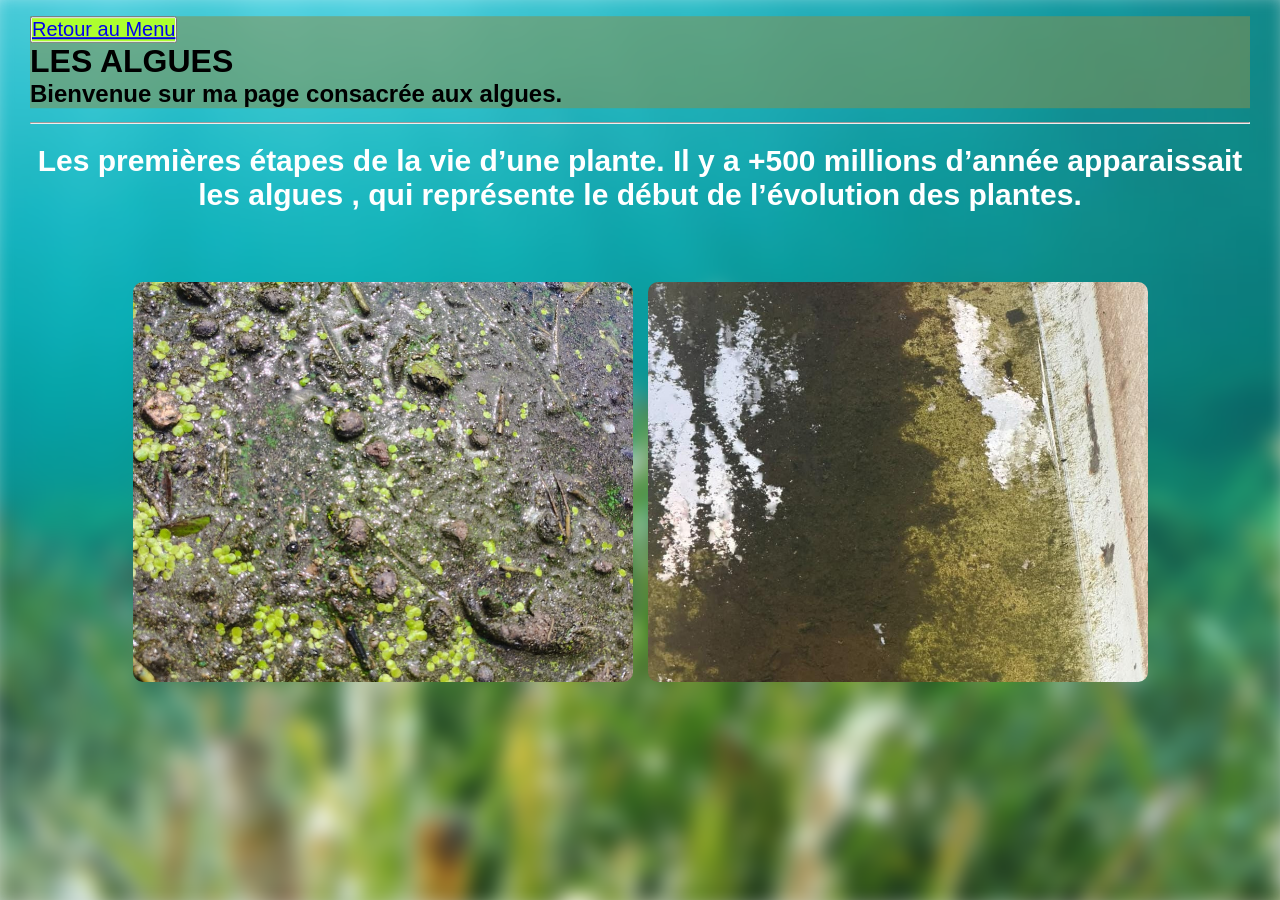
==== Accueil/Algues.html @ 40fbe78a "premier commit" ====
<!DOCTYPE html>
<html lang="fr">

<head class="enteteALGUE">
    <meta charset="UTF-8">
    <meta name="viewport" content="width=device-width, initial-scale=1.0">
    <title>Les Algues</title>
    <link rel="stylesheet" href="Algues.css">
</head>

<body>
    <div class="fond">
        <header>
            <figure>
                <button>
                    <a href="Menu.html">
                        <figcaption>Retour au Menu</figcaption>
                    </a>
                </button>
            </figure>
            <h1>LES ALGUES</h1>

            <h2>
                <p>Bienvenue sur ma page consacrée aux algues.</p>
            </h2>
        </header>
        <hr>
        <main>

            <center>
                <h3>
                    <p class="p2">Les premières étapes de la vie d’une plante.
                        Il y a +500 millions d’année apparaissait les algues , qui représente le début de l’évolution
                        des plantes.</p>
                </h3>

            </center>

            <div class="imagesAlgues">
                <figure>
                    <img src="../Algues/WhatsApp Image 2026-11-21 at 21.31.13 (1).jpeg" alt="" >
                    <img src="../Algues/WhatsApp Image 2026-11-21 at 21.39.57.jpeg" alt="" >
                </figure>
            </div>


        </main>

    </div>
</body>

</html>
---- Accueil/Algues.css ----
* {
    margin: 0;
    padding: 0;
    box-sizing: border-box;
}

body {
    font-family: Arial, sans-serif;
    min-height: 100vh;
    color: #fff;
}

.fond {
    position: relative;
    isolation: isolate;
    min-height: 100vh;
    padding: 30px;
}

.fond::before {
    content: "";
    position: fixed;
    inset: -10px;
    z-index: -1;

    background-image: url("../Algues/images.jpg");
    background-position: center;
    background-repeat: no-repeat;
    background-size: cover;

    filter: blur(10px);
}

h1,
p,
.entete1 {
    color: black;
}



header {
    transform: translateY(-15%);
    background-color: rgba(133, 145, 80, 0.55)
}

button {
    display: flex;
    flex-direction: row;
}

button a {
    background-color: greenyellow;
    height: auto;
    width: auto;
    font-size: 20px;
    font-family: 'Lucida Sans', 'Lucida Sans Regular', 'Lucida Grande', 'Lucida Sans Unicode', Geneva, Verdana, sans-serif;
    border-radius: auto;


}

h3 {
    font-size: 30px;
    transform: translateY(20px);


}

.p2 {
    color: #fff;

}

.imagesAlgues {
    display: grid;
    justify-content: center;
    align-items: center;
    width: 100%;
}

.imagesAlgues figure {
    display: flex;
    justify-content: center;
    align-items: center;
    gap: 15px;
    flex-wrap: wrap;
    margin: 0;
    transform: translateY(90px);

}

.imagesAlgues img {
    width: 500px;
    border-radius: 8px;
    height: 400px;
    object-fit: cover;
    border-radius: 10px;

}
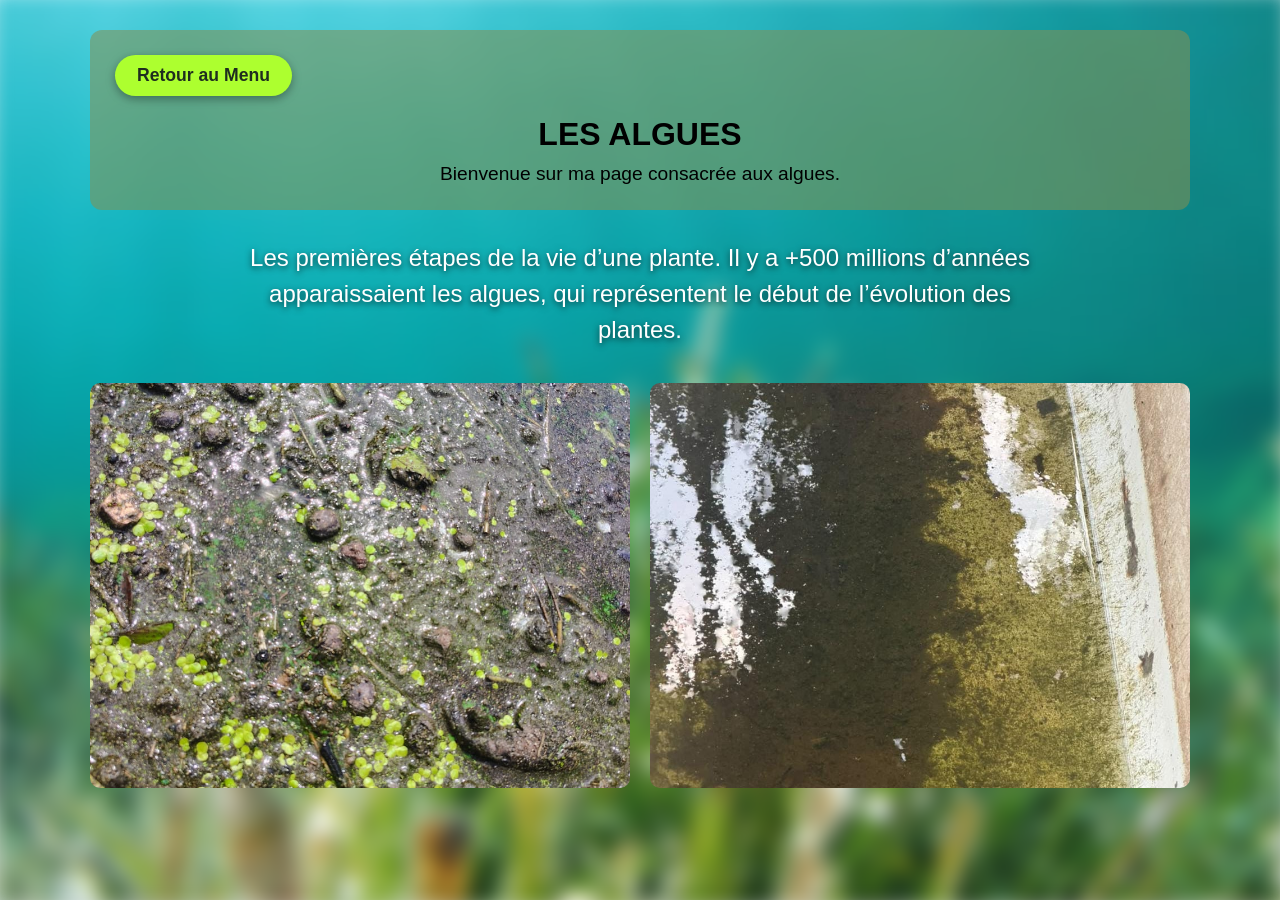
==== commit 242ae622: "CHANGEMENT D'IMAGE T MODIFICATION DE PAGE" ====
--- a/Accueil/Algues.html
+++ b/Accueil/Algues.html
@@ -1,7 +1,7 @@
 <!DOCTYPE html>
 <html lang="fr">
 
-<head class="enteteALGUE">
+<head>
     <meta charset="UTF-8">
     <meta name="viewport" content="width=device-width, initial-scale=1.0">
     <title>Les Algues</title>
@@ -11,41 +11,29 @@
 <body>
     <div class="fond">
         <header>
-            <figure>
-                <button>
-                    <a href="Menu.html">
-                        <figcaption>Retour au Menu</figcaption>
-                    </a>
-                </button>
-            </figure>
+            <a class="retourMenu" href="Menu.html"> Retour au Menu</a>
+
             <h1>LES ALGUES</h1>
+            <p class="sousTitre">Bienvenue sur ma page consacrée aux algues.</p>
+        </header>
 
-            <h2>
-                <p>Bienvenue sur ma page consacrée aux algues.</p>
-            </h2>
-        </header>
-        <hr>
         <main>
+            <p class="intro">
+                Les premières étapes de la vie d’une plante.
+                Il y a +500 millions d’années apparaissaient les algues, qui représentent
+                le début de l’évolution des plantes.
+            </p>
 
-            <center>
-                <h3>
-                    <p class="p2">Les premières étapes de la vie d’une plante.
-                        Il y a +500 millions d’année apparaissait les algues , qui représente le début de l’évolution
-                        des plantes.</p>
-                </h3>
+            <section class="imagesAlgues">
+                <figure>
+                    <img src="../Algues/WhatsApp Image 2026-11-21 at 21.31.13 (1).jpeg" alt="Algues 1">
+                </figure>
 
-            </center>
-
-            <div class="imagesAlgues">
                 <figure>
-                    <img src="../Algues/WhatsApp Image 2026-11-21 at 21.31.13 (1).jpeg" alt="" >
-                    <img src="../Algues/WhatsApp Image 2026-11-21 at 21.39.57.jpeg" alt="" >
+                    <img src="../Algues/WhatsApp Image 2026-11-21 at 21.39.57.jpeg" alt="Algues 2">
                 </figure>
-            </div>
-
-
+            </section>
         </main>
-
     </div>
 </body>
 
--- a/Accueil/Algues.css
+++ b/Accueil/Algues.css
@@ -10,6 +10,7 @@
     color: #fff;
 }
 
+/* ====== FOND FLOU ====== */
 .fond {
     position: relative;
     isolation: isolate;
@@ -22,79 +23,102 @@
     position: fixed;
     inset: -10px;
     z-index: -1;
-
     background-image: url("../Algues/images.jpg");
     background-position: center;
     background-repeat: no-repeat;
     background-size: cover;
-
     filter: blur(10px);
 }
 
-h1,
-p,
-.entete1 {
+/* ====== EN-TÊTE ====== */
+header {
+    max-width: 1100px;
+    margin: 0 auto 30px;
+    padding: 25px;
+    text-align: center;
+    background-color: rgba(133, 145, 80, 0.55);
+    border-radius: 12px;
+}
+
+header h1 {
+    margin-top: 20px;
     color: black;
 }
 
-
-
-header {
-    transform: translateY(-15%);
-    background-color: rgba(133, 145, 80, 0.55)
+.sousTitre {
+    margin-top: 10px;
+    font-size: 1.2rem;
+    color: black;
 }
 
-button {
-    display: flex;
-    flex-direction: row;
+/* ====== BOUTON RETOUR ====== */
+.retourMenu {
+    display: block;
+    width: fit-content;
+    margin-right: auto;
+    padding: 10px 22px;
+    background-color: greenyellow;
+    color: #1f2d1f;
+    font-family: 'Lucida Sans', 'Lucida Sans Regular', 'Lucida Grande', 'Lucida Sans Unicode', Geneva, Verdana, sans-serif;
+    font-size: 1.1rem;
+    font-weight: bold;
+    text-decoration: none;
+    border-radius: 999px;
+    box-shadow: 0 3px 10px rgba(0, 0, 0, 0.35);
+    transition: transform 0.2s, background-color 0.2s;
 }
 
-button a {
-    background-color: greenyellow;
-    height: auto;
-    width: auto;
-    font-size: 20px;
-    font-family: 'Lucida Sans', 'Lucida Sans Regular', 'Lucida Grande', 'Lucida Sans Unicode', Geneva, Verdana, sans-serif;
-    border-radius: auto;
-
-
+.retourMenu:hover,
+.retourMenu:focus-visible {
+    background-color: #c8ff4d;
+    transform: translateX(-4px);
 }
 
-h3 {
-    font-size: 30px;
-    transform: translateY(20px);
-
-
+/* ====== TEXTE D'INTRODUCTION ====== */
+.intro {
+    max-width: 800px;
+    margin: 0 auto 35px;
+    font-size: 1.5rem;
+    line-height: 1.5;
+    text-align: center;
+    color: #fff;
+    text-shadow: 0 2px 6px rgba(0, 0, 0, 0.7);
 }
 
-.p2 {
-    color: #fff;
-
-}
-
+/* ====== LA GRILLE ====== */
 .imagesAlgues {
     display: grid;
-    justify-content: center;
-    align-items: center;
-    width: 100%;
+    grid-template-columns: repeat(2, 1fr);
+    gap: 20px;
+    max-width: 1100px;
+    margin: 0 auto;
 }
 
 .imagesAlgues figure {
-    display: flex;
-    justify-content: center;
-    align-items: center;
-    gap: 15px;
-    flex-wrap: wrap;
-    margin: 0;
-    transform: translateY(90px);
-
+    overflow: hidden;
+    border-radius: 10px;
 }
 
 .imagesAlgues img {
-    width: 500px;
-    border-radius: 8px;
-    height: 400px;
+    display: block;
+    width: 100%;
+    aspect-ratio: 4 / 3;
     object-fit: cover;
-    border-radius: 10px;
+    object-position: center;
+    transition: transform 0.3s;
+}
 
+.imagesAlgues figure:hover img {
+    transform: scale(1.05);
+}
+
+
+@media (max-width: 600px) {
+    .imagesAlgues {
+        grid-template-columns: 1fr;
+    }
+
+    .intro {
+        font-size: 1.2rem;
+    }
 }
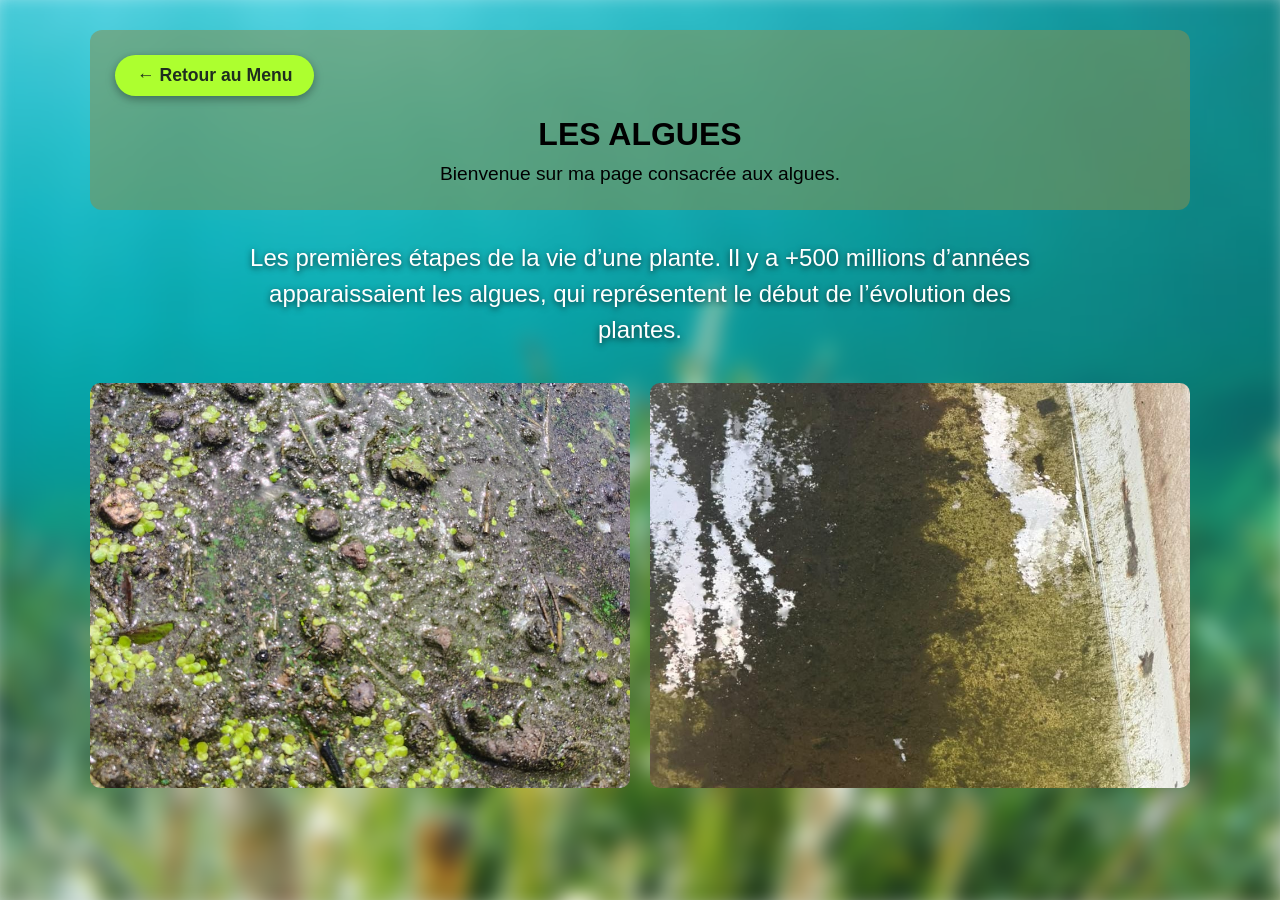
==== commit ed1679fd: "Projet Semi-Fini" ====
--- a/Accueil/Algues.html
+++ b/Accueil/Algues.html
@@ -11,7 +11,7 @@
 <body>
     <div class="fond">
         <header>
-            <a class="retourMenu" href="Menu.html"> Retour au Menu</a>
+            <a class="retourMenu" href="Menu.html"> &larr; Retour au Menu</a>
 
             <h1>LES ALGUES</h1>
             <p class="sousTitre">Bienvenue sur ma page consacrée aux algues.</p>
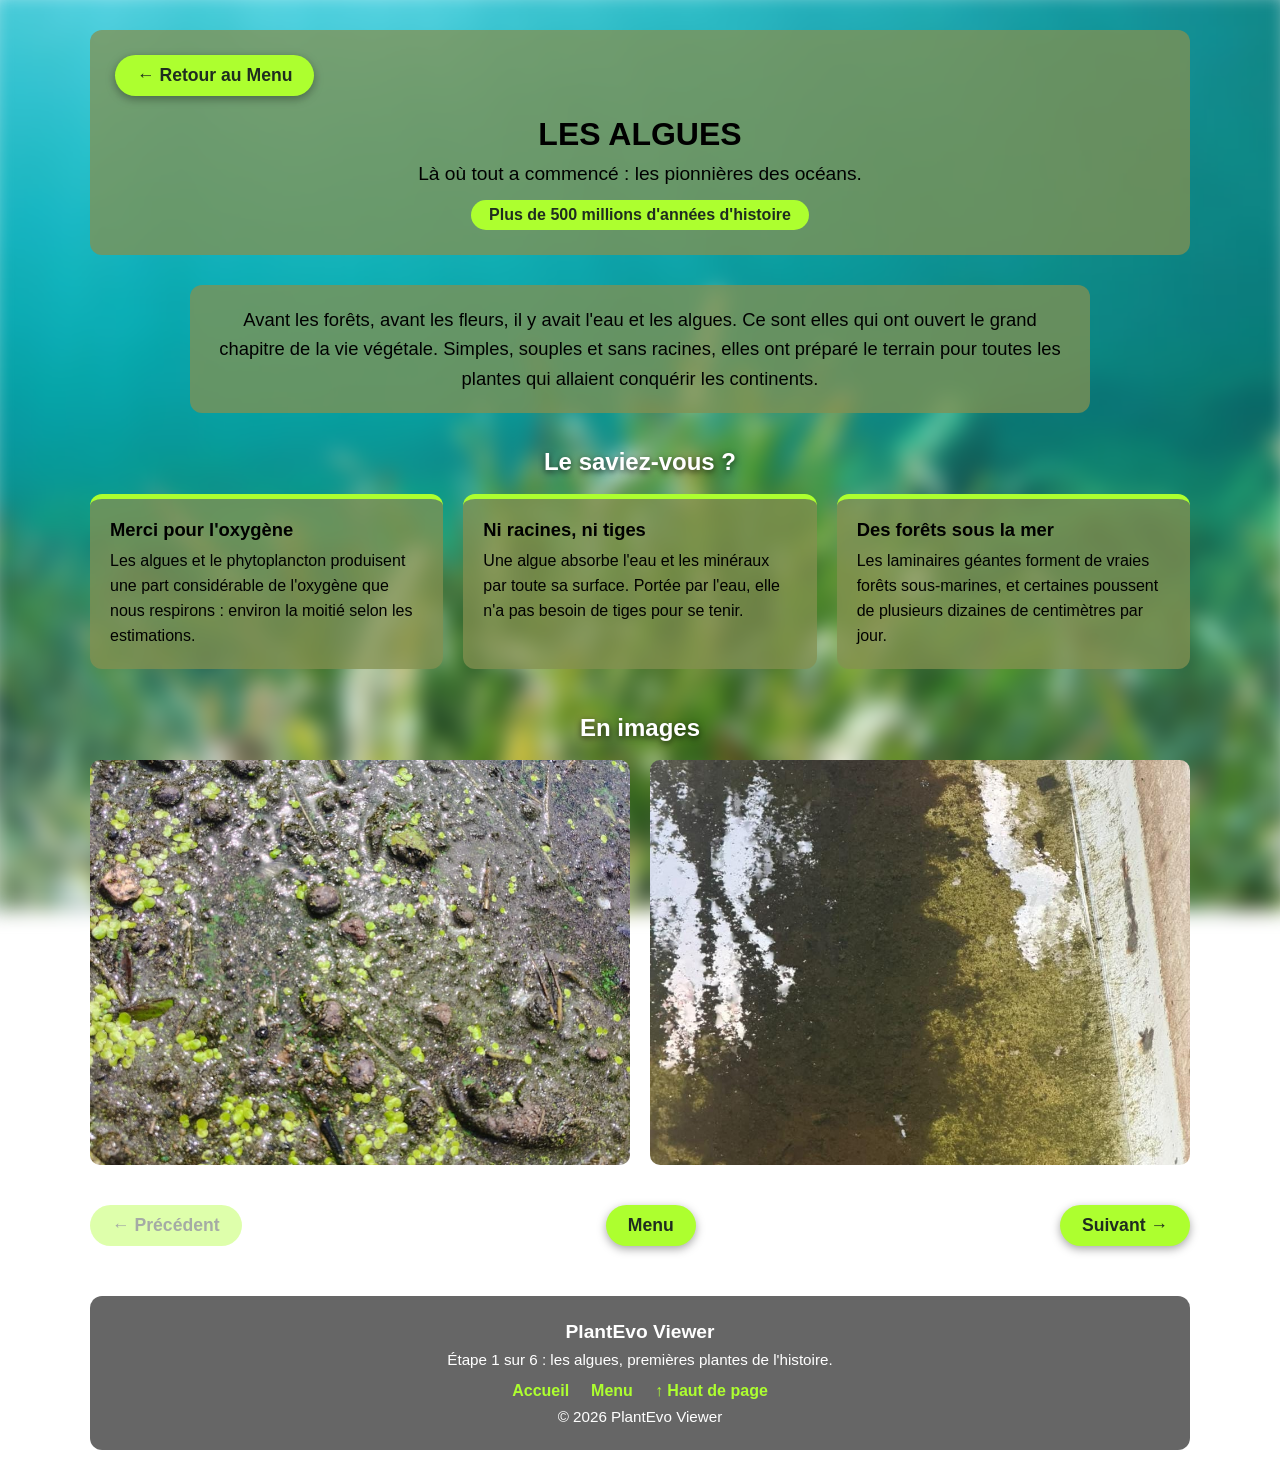
==== commit 2eddc8a0: "suppression de plusieur fichier css et constructionn d'un unique fichier,et modification des différe" ====
--- a/Accueil/Algues.html
+++ b/Accueil/Algues.html
@@ -5,26 +5,48 @@
     <meta charset="UTF-8">
     <meta name="viewport" content="width=device-width, initial-scale=1.0">
     <title>Les Algues</title>
-    <link rel="stylesheet" href="Algues.css">
+    <link rel="stylesheet" href="style.css">
 </head>
 
-<body>
-    <div class="fond">
+<body class="page-plante page-algues">
+    <div class="fond" id="haut">
         <header>
-            <a class="retourMenu" href="Menu.html"> &larr; Retour au Menu</a>
+            <a class="btn retour" href="Menu.html">&larr; Retour au Menu</a>
 
             <h1>LES ALGUES</h1>
-            <p class="sousTitre">Bienvenue sur ma page consacrée aux algues.</p>
+            <p class="sousTitre">Là où tout a commencé : les pionnières des océans.</p>
+            <span class="chiffre">Plus de 500 millions d'années d'histoire</span>
         </header>
 
         <main>
             <p class="intro">
-                Les premières étapes de la vie d’une plante.
-                Il y a +500 millions d’années apparaissaient les algues, qui représentent
-                le début de l’évolution des plantes.
+                Avant les forêts, avant les fleurs, il y avait l'eau et les algues. Ce sont elles qui
+                ont ouvert le grand chapitre de la vie végétale. Simples, souples et sans racines,
+                elles ont préparé le terrain pour toutes les plantes qui allaient conquérir les continents.
             </p>
+            <h2 class="titreSection">Le saviez-vous ?</h2>
+            <section class="faits">
+                <article class="fiche">
+                    <h3>Merci pour l'oxygène</h3>
+                    <p>Les algues et le phytoplancton produisent une part considérable de l'oxygène que nous
+                        respirons : environ la moitié selon les estimations.</p>
+                </article>
 
-            <section class="imagesAlgues">
+                <article class="fiche">
+                    <h3>Ni racines, ni tiges</h3>
+                    <p>Une algue absorbe l'eau et les minéraux par toute sa surface. Portée par l'eau,
+                        elle n'a pas besoin de tiges pour se tenir.</p>
+                </article>
+
+                <article class="fiche">
+                    <h3>Des forêts sous la mer</h3>
+                    <p>Les laminaires géantes forment de vraies forêts sous-marines, et certaines poussent
+                        de plusieurs dizaines de centimètres par jour.</p>
+                </article>
+            </section>
+
+            <h2 class="titreSection">En images</h2>
+            <section class="grille grille-2">
                 <figure>
                     <img src="../Algues/WhatsApp Image 2026-11-21 at 21.31.13 (1).jpeg" alt="Algues 1">
                 </figure>
@@ -34,6 +56,23 @@
                 </figure>
             </section>
         </main>
+
+        <nav class="navPages">
+            <span class="btn desactive" aria-disabled="true">&larr; Précédent</span>
+            <a class="btn" href="Menu.html">Menu</a>
+            <a class="btn" href="Mousses.html">Suivant &rarr;</a>
+        </nav>
+
+        <footer class="pied">
+            <strong>PlantEvo Viewer</strong>
+            <p>Étape 1 sur 6 : les algues, premières plantes de l'histoire.</p>
+            <div class="liens">
+                <a href="index.html">Accueil</a>
+                <a href="Menu.html">Menu</a>
+                <a href="#haut">&uarr; Haut de page</a>
+            </div>
+            <p>&copy; 2026 PlantEvo Viewer</p>
+        </footer>
     </div>
 </body>
 
--- a/Accueil/style.css
+++ b/Accueil/style.css
@@ -0,0 +1,447 @@
+/* ====== BASE ====== */
+* {
+    margin: 0;
+    padding: 0;
+    box-sizing: border-box;
+}
+
+:root {
+    --vert: greenyellow;
+    --vert-clair: #c8ff4d;
+    --panneau: rgba(255, 255, 255, 0.75);
+}
+
+body {
+    font-family: Arial, sans-serif;
+    min-height: 100vh;
+    color: #fff;
+}
+
+/* ====== PAGE D'ACCUEIL ====== */
+.page-accueil {
+    --fond: url("../Menu/Champ de verdure sous ciel bleu.png");  /* à remplacer par votre image d'accueil */
+}
+
+/* barre du haut : logo, navigation, liste déroulante */
+.barre {
+    display: flex;
+    justify-content: space-between;
+    align-items: center;
+    flex-wrap: wrap;
+    gap: 15px;
+    padding: 12px 20px;
+    background-color: rgba(0, 0, 0, 0.55);
+    border-radius: 12px;
+}
+
+.logo img {
+    display: block;
+    border-radius: 12px;
+}
+
+.navAccueil {
+    display: flex;
+    flex-wrap: wrap;
+    gap: 22px;
+}
+
+.navAccueil a {
+    color: #fff;
+    font-weight: bold;
+    text-decoration: none;
+}
+
+.navAccueil a:hover,
+.navAccueil a:focus-visible {
+    color: var(--vert);
+}
+
+.choix select {
+    padding: 9px 14px;
+    font-size: 1rem;
+    color: #1f2d1f;
+    background-color: var(--vert);
+    border: none;
+    border-radius: 999px;
+    cursor: pointer;
+}
+
+/* texte réservé aux lecteurs d'écran */
+.cache {
+    position: absolute;
+    width: 1px;
+    height: 1px;
+    overflow: hidden;
+    clip: rect(0 0 0 0);
+}
+
+/* bloc de présentation */
+.hero {
+    max-width: 900px;
+    margin: 40px auto;
+    padding: 35px 25px;
+    text-align: center;
+    color: black;
+    background-color: var(--panneau);
+    border-radius: 12px;
+}
+
+.hero h1 {
+    margin-top: 0;
+    font-size: clamp(2rem, 6vw, 3rem);
+}
+
+.hero h2 {
+    margin-top: 10px;
+    font-size: 1.4rem;
+}
+
+.hero p {
+    margin: 18px auto 24px;
+    max-width: 700px;
+    line-height: 1.6;
+    font-style: italic;
+}
+
+.grosBtn {
+    font-size: 1.2rem;
+    padding: 14px 30px;
+}
+
+/* les trois cartes */
+.ensemble .fiche {
+    text-align: center;
+}
+
+.ensemble .fiche img {
+    display: block;
+    margin: 0 auto 12px;
+    transition: transform 0.3s;
+}
+
+.ensemble .fiche a:hover img,
+.ensemble .fiche a:focus-visible img {
+    transform: scale(1.1);
+}
+
+/* appel à l'action */
+.cta {
+    display: flex;
+    justify-content: center;
+    align-items: center;
+    flex-wrap: wrap;
+    gap: 18px;
+    max-width: 700px;
+    margin: 0 auto;
+    padding: 20px;
+    text-align: center;
+    background-color: rgba(0, 0, 0, 0.55);
+    border-radius: 12px;
+}
+
+.cta img {
+    display: block;
+    transition: transform 0.3s;
+}
+
+.cta a:hover img,
+.cta a:focus-visible img {
+    transform: scale(1.1);
+}
+
+/* ====== FOND DE CHAQUE PAGE ====== */
+.page-menu          { --fond: url("../Menu/Champ de verdure sous ciel bleu.png"); }
+.page-algues        { --fond: url("../Algues/images.jpg"); --panneau: rgba(133, 145, 80, 0.75); }
+.page-mousses       { --fond: url("../Mousses/mousse.webp"); }
+.page-fougeres      { --fond: url("../Fougères/HOR_102960_1_BK_1764847795872.webp"); }
+.page-coniferes     { --fond: url("../Comifères/360_F_1211954620_qjWA9NLkro4hZySHsD8hTEeWOyo9CvYb.jpg"); }
+.page-graminees     { --fond: url("../Graminees/les-graminees-1.jpg"); }
+.page-dicotyledones { --fond: url("../Dicotyledones/fond.jpg"); }  /* à remplacer par votre image */
+
+/* ====== FOND FLOU ====== */
+.fond {
+    position: relative;
+    isolation: isolate;
+    min-height: 100vh;
+    padding: 30px;
+}
+
+.fond::before {
+    content: "";
+    position: fixed;
+    inset: -10px;
+    z-index: -1;
+    background-color: #2f4f2f;          /* couleur de secours */
+    background-image: var(--fond);
+    background-position: center;
+    background-repeat: no-repeat;
+    background-size: cover;
+    filter: blur(10px);
+}
+
+/* ====== EN-TÊTE ====== */
+header {
+    max-width: 1100px;
+    margin: 0 auto 30px;
+    text-align: center;
+}
+
+header h1 {
+    margin-top: 20px;
+}
+
+header h2 {
+    margin-top: 10px;
+    font-weight: 400;
+}
+
+header hr {
+    margin-top: 20px;
+}
+
+/* menu : en-tête sans cadre, texte lisible grâce à l'ombre */
+.page-menu header {
+    text-shadow: 0 2px 6px rgba(0, 0, 0, 0.6);
+}
+
+/* pages de plantes : en-tête dans un cadre clair */
+.page-plante header {
+    padding: 25px;
+    background-color: var(--panneau);
+    border-radius: 12px;
+}
+
+.page-plante header h1,
+.sousTitre {
+    color: black;
+}
+
+.sousTitre {
+    margin-top: 10px;
+    font-size: 1.2rem;
+}
+
+/* ====== CHIFFRE CLÉ ====== */
+.chiffre {
+    display: inline-block;
+    margin-top: 15px;
+    padding: 6px 18px;
+    background-color: var(--vert);
+    color: #1f2d1f;
+    font-weight: bold;
+    border-radius: 999px;
+}
+
+/* ====== BOUTONS ====== */
+.btn {
+    display: inline-block;
+    padding: 10px 22px;
+    background-color: var(--vert);
+    color: #1f2d1f;
+    font-size: 1.1rem;
+    font-weight: bold;
+    text-decoration: none;
+    text-shadow: none;
+    border-radius: 999px;
+    box-shadow: 0 3px 10px rgba(0, 0, 0, 0.35);
+    transition: transform 0.2s, background-color 0.2s;
+}
+
+.btn:hover,
+.btn:focus-visible {
+    background-color: var(--vert-clair);
+    transform: translateY(-2px);
+}
+
+/* bouton grisé (pas de page avant la première, ni après la dernière) */
+.btn.desactive {
+    opacity: 0.4;
+    box-shadow: none;
+    pointer-events: none;
+}
+
+/* bouton en haut de page, aligné à gauche */
+.retour {
+    display: block;
+    width: fit-content;
+    margin-right: auto;
+}
+
+/* ====== BARRE PRÉCÉDENT / MENU / SUIVANT ====== */
+.navPages {
+    display: flex;
+    justify-content: space-between;
+    align-items: center;
+    flex-wrap: wrap;
+    gap: 12px;
+    max-width: 1100px;
+    margin: 40px auto 0;
+}
+
+/* ====== TEXTE D'INTRODUCTION ====== */
+.intro {
+    max-width: 900px;
+    margin: 0 auto 35px;
+    padding: 20px 25px;
+    font-size: 1.15rem;
+    line-height: 1.6;
+    text-align: center;
+    color: black;
+    background-color: var(--panneau);
+    border-radius: 12px;
+}
+
+/* ====== TITRES DE SECTION ====== */
+.titreSection {
+    max-width: 1100px;
+    margin: 0 auto 18px;
+    text-align: center;
+    text-shadow: 0 2px 6px rgba(0, 0, 0, 0.7);
+}
+
+/* ====== FICHES "LE SAVIEZ-VOUS ?" ====== */
+.faits {
+    display: grid;
+    grid-template-columns: repeat(3, 1fr);
+    gap: 20px;
+    max-width: 1100px;
+    margin: 0 auto 45px;
+}
+
+.fiche {
+    padding: 20px;
+    color: black;
+    background-color: var(--panneau);
+    border-top: 5px solid var(--vert);
+    border-radius: 12px;
+}
+
+.fiche h3 {
+    margin-bottom: 8px;
+    font-size: 1.15rem;
+}
+
+.fiche p {
+    line-height: 1.55;
+}
+
+/* ====== LA GRILLE D'IMAGES ====== */
+.grille {
+    display: grid;
+    grid-template-columns: repeat(3, 1fr);
+    gap: 20px;
+    max-width: 1100px;
+    margin: 0 auto;
+}
+
+.grille-2 {
+    grid-template-columns: repeat(2, 1fr);
+}
+
+.grille-auto {
+    grid-template-columns: repeat(auto-fill, minmax(200px, 1fr));
+}
+
+.grille figure {
+    position: relative;
+    overflow: hidden;
+    border-radius: 10px;
+}
+
+.grille a {
+    display: block;
+    text-decoration: none;
+}
+
+.grille img {
+    display: block;
+    width: 100%;
+    aspect-ratio: 4 / 3;
+    object-fit: cover;
+    object-position: center;
+    transition: transform 0.3s;
+}
+
+.grille-auto img {
+    aspect-ratio: 1 / 1;
+}
+
+.grille figure:hover img,
+.grille a:focus-visible img {
+    transform: scale(1.05);
+}
+
+/* légende posée sur l'image (menu) */
+.grille figcaption {
+    position: absolute;
+    left: 0;
+    right: 0;
+    bottom: 0;
+    padding: 30px 14px 12px;
+    color: #fff;
+    font-size: 1.2rem;
+    font-weight: bold;
+    background: linear-gradient(transparent, rgba(0, 0, 0, 0.75));
+}
+
+.grille figcaption span {
+    display: block;
+    margin-top: 4px;
+    font-size: 0.9rem;
+    font-weight: normal;
+}
+
+/* ====== PIED DE PAGE ====== */
+.pied {
+    max-width: 1100px;
+    margin: 50px auto 0;
+    padding: 25px;
+    text-align: center;
+    background-color: rgba(0, 0, 0, 0.6);
+    border-radius: 12px;
+}
+
+.pied strong {
+    font-size: 1.2rem;
+}
+
+.pied p {
+    margin-top: 8px;
+    font-size: 0.95rem;
+}
+
+.pied .liens {
+    display: flex;
+    justify-content: center;
+    flex-wrap: wrap;
+    gap: 22px;
+    margin-top: 14px;
+}
+
+.pied a {
+    color: var(--vert);
+    font-weight: bold;
+    text-decoration: none;
+}
+
+.pied a:hover,
+.pied a:focus-visible {
+    text-decoration: underline;
+}
+
+/* ====== TABLETTE ET MOBILE ====== */
+@media (max-width: 800px) {
+    .faits {
+        grid-template-columns: 1fr;
+    }
+
+    .grille:not(.grille-auto) {
+        grid-template-columns: repeat(2, 1fr);
+    }
+}
+
+@media (max-width: 480px) {
+    .grille:not(.grille-auto) {
+        grid-template-columns: 1fr;
+    }
+}
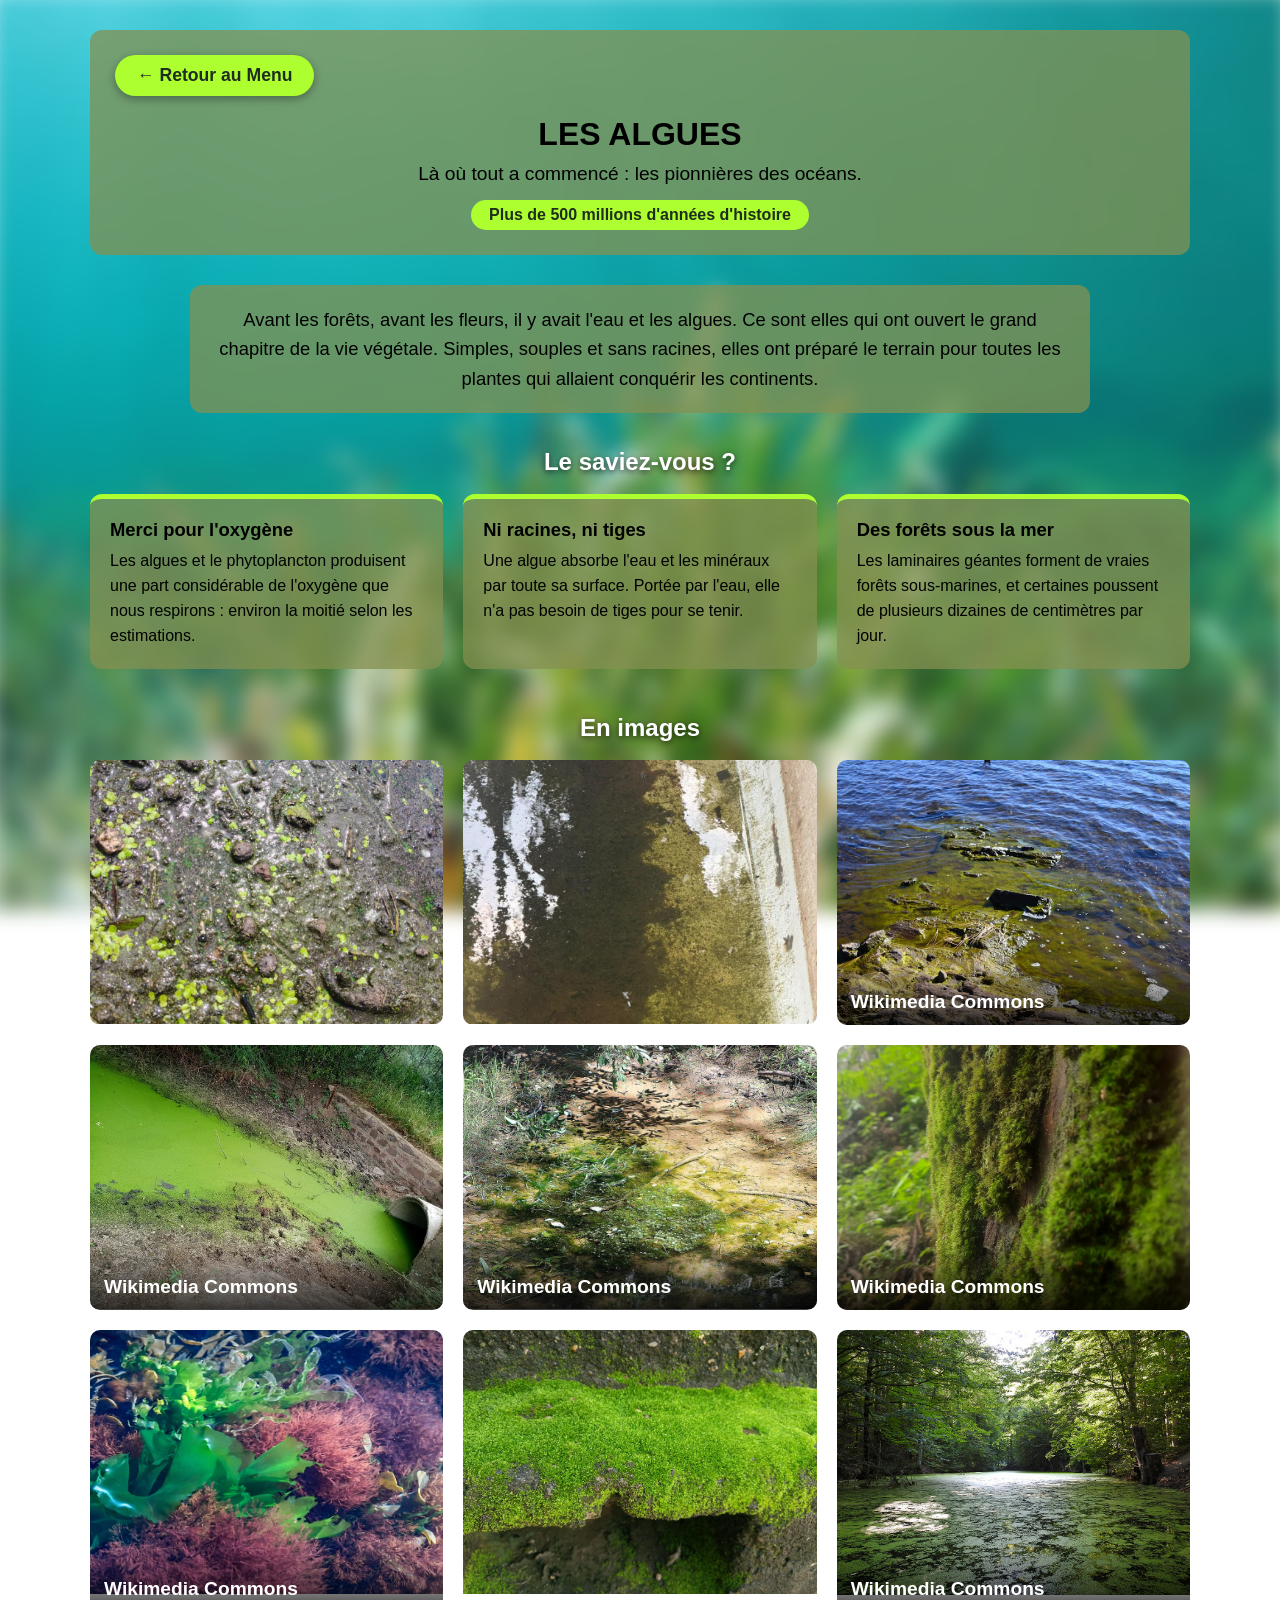
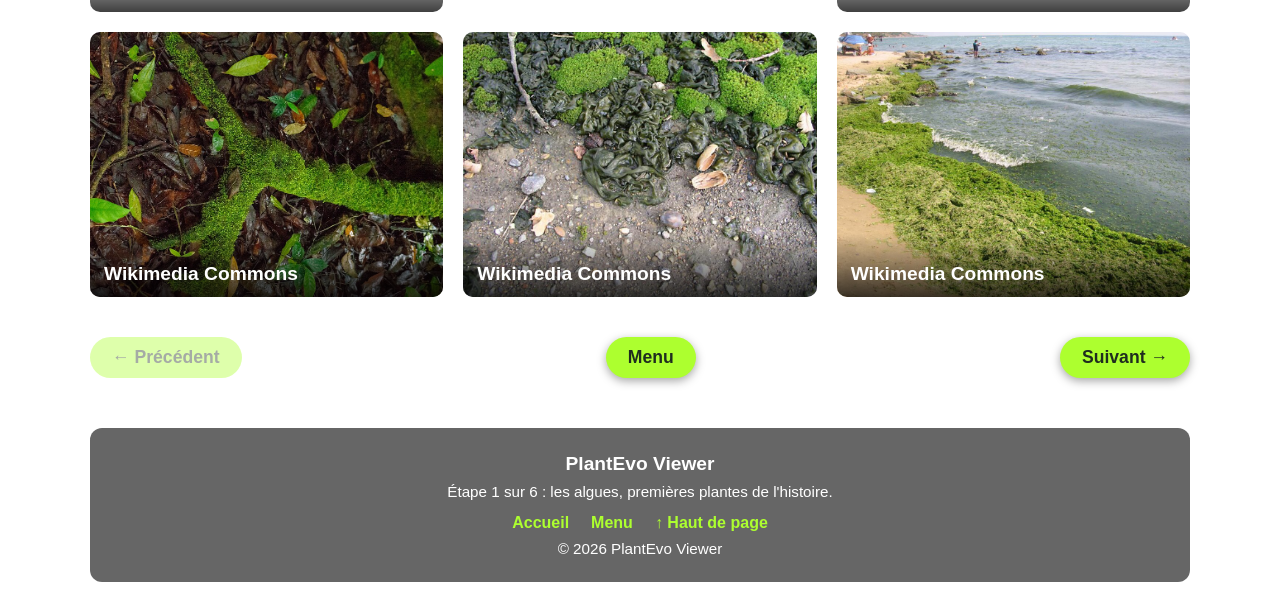
==== commit 16ae9751: "Ajout de photo via Wikimedia Commons" ====
--- a/Accueil/Algues.html
+++ b/Accueil/Algues.html
@@ -54,6 +54,53 @@
                 <figure>
                     <img src="../Algues/WhatsApp Image 2026-11-21 at 21.39.57.jpeg" alt="Algues 2">
                 </figure>
+                <figure>
+                    <img src="../Algues/Algae_at_Hawley_Lake.jpg" alt="Algue2">
+                    <figcaption>Wikimedia Commons</figcaption>
+                </figure>
+
+                <figure>
+                    <img src="../Algues/Algae_harbors_itself_in_water_for_nutrients_and_growth_at_Gaborone_Game_Reserve.jpg"
+                        alt="Algue4">
+                    <figcaption>Wikimedia Commons</figcaption>
+                </figure>
+                <figure>
+                    <img src="../Algues/Algae_on_Green_Creek.JPG" alt="Algue5">
+                    <figcaption>Wikimedia Commons</figcaption>
+                </figure>
+
+                <figure>
+                    <img src="../Algues/Algae_on_gymnosperms.jpg" alt="Algue6">
+                    <figcaption>Wikimedia Commons</figcaption>
+                </figure>
+                <figure>
+                    <img src="../Algues/Algae_outside_Havets_Hus_in_Lysekil_1.jpg" alt="Algue7">
+                    <figcaption>Wikimedia Commons</figcaption>
+                </figure>
+
+                <figure>
+                    <img src="../Algues/Green_Algae_on_Cement_Wall_2.jpg" alt="Algue8">
+                    <FIGure>Wikimedia Commons</FIGure>
+                </figure>
+
+                <figure>
+                    <img src="../Algues/Greened_lake.jpg" alt="Algue9">
+                    <figcaption>Wikimedia Commons</figcaption>
+                </figure>
+
+                <figure>
+                    <img src="../Algues/Large_tree_root_covered_with_green_algae.jpg" alt="Algue10">
+                    <figcaption>Wikimedia Commons</figcaption>
+                </figure>
+
+                <figure>
+                    <img src="../Algues/Vast_quantities_of_algae_-_geograph.org.uk_-_259619.jpg" alt="Algue11">
+                    <figcaption>Wikimedia Commons</figcaption>
+                </figure>
+                <figure>
+                    <img src="../Algues/Wlas.jpg" alt="Algue12">
+                    <figcaption>Wikimedia Commons</figcaption>
+                </figure>
             </section>
         </main>
 
--- a/Accueil/style.css
+++ b/Accueil/style.css
@@ -335,11 +335,11 @@
 }
 
 .grille-2 {
-    grid-template-columns: repeat(2, 1fr);
+    grid-template-columns: repeat(3, 1fr);
 }
 
 .grille-auto {
-    grid-template-columns: repeat(auto-fill, minmax(200px, 1fr));
+    grid-template-columns: (3, 1fr)
 }
 
 .grille figure {
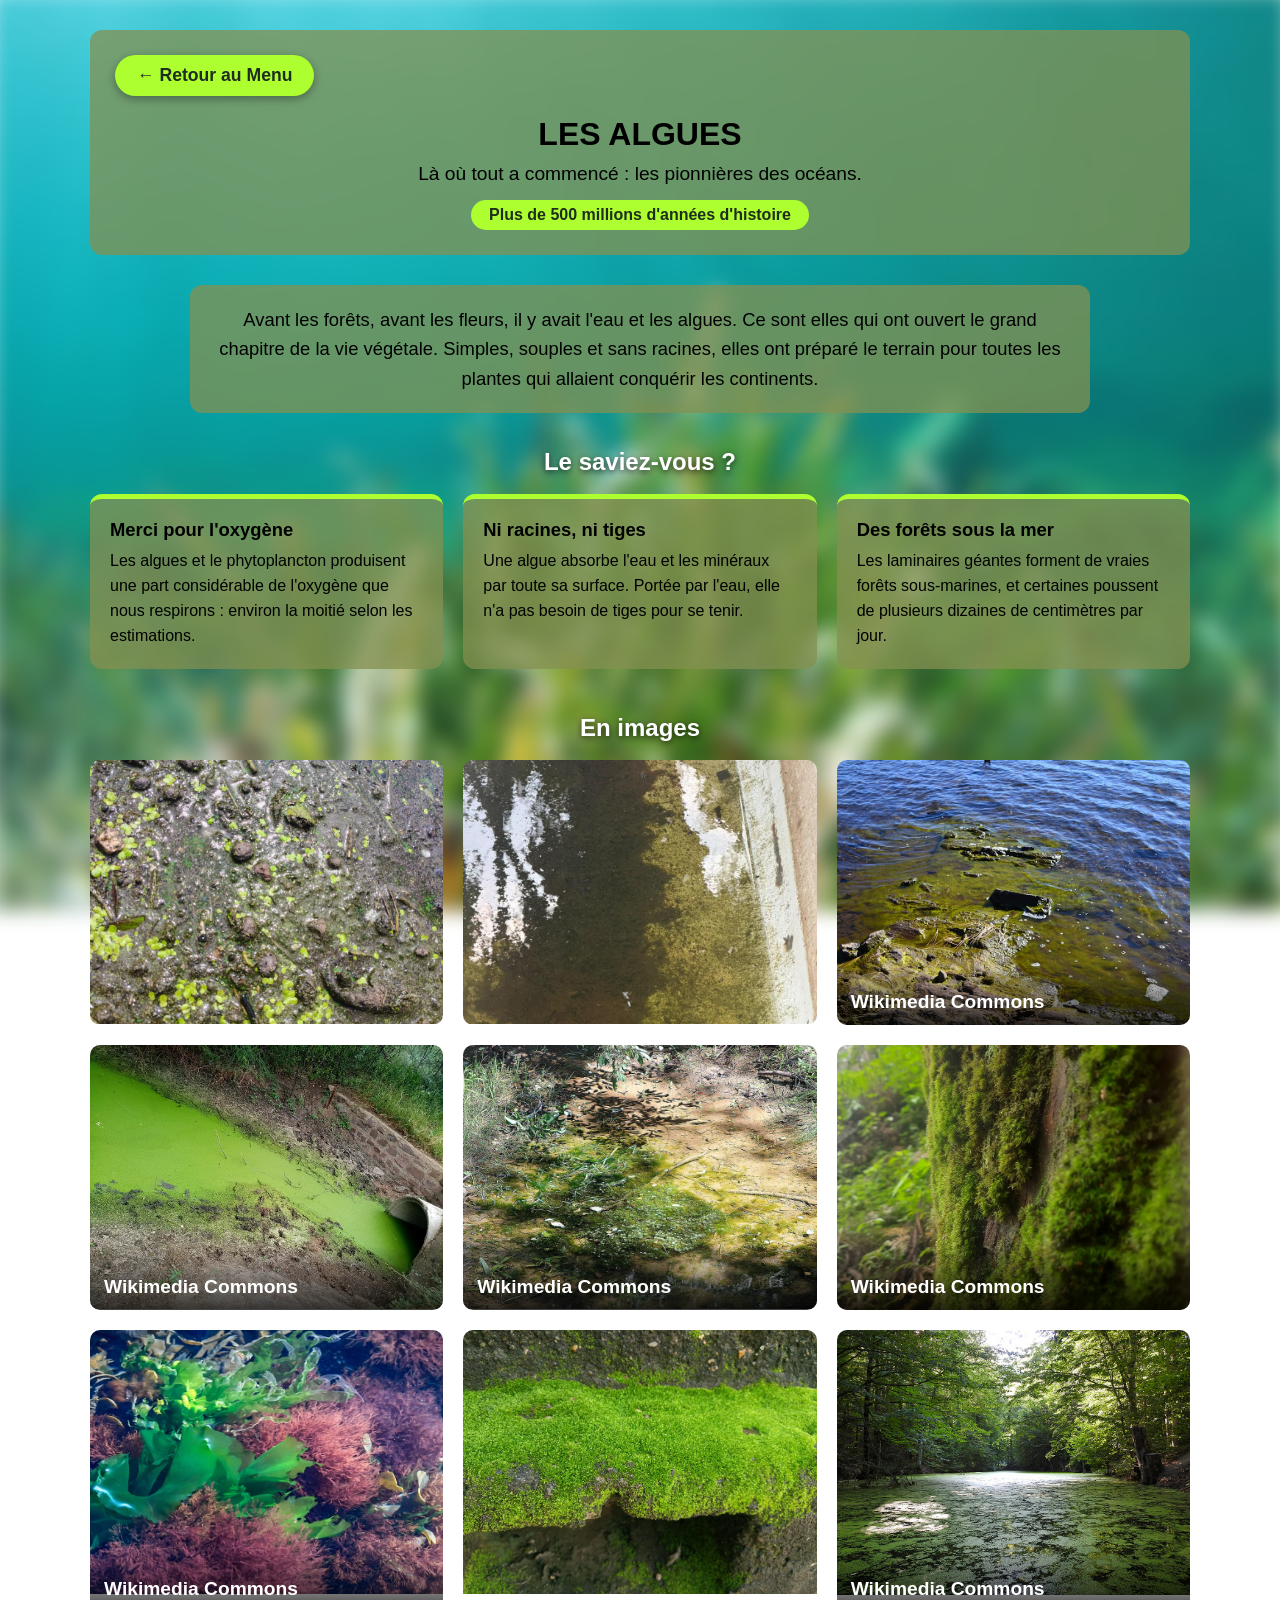
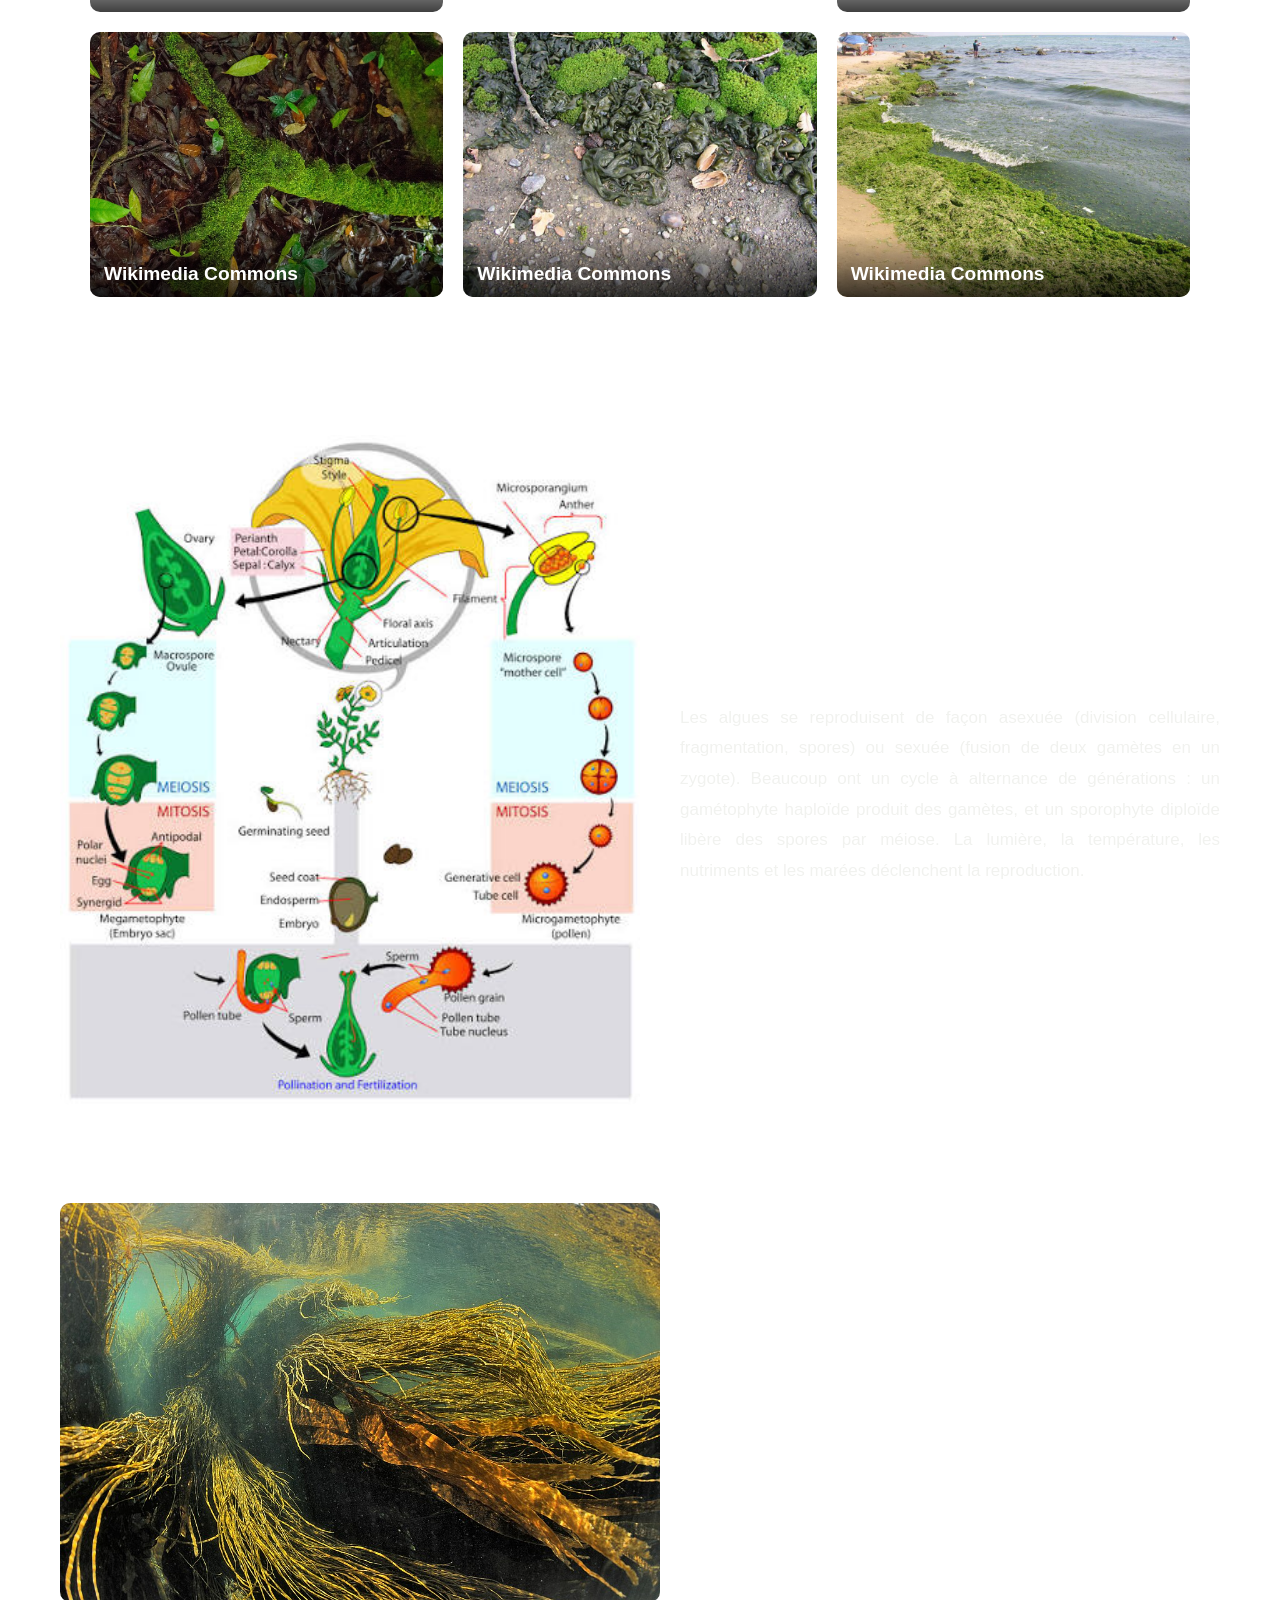
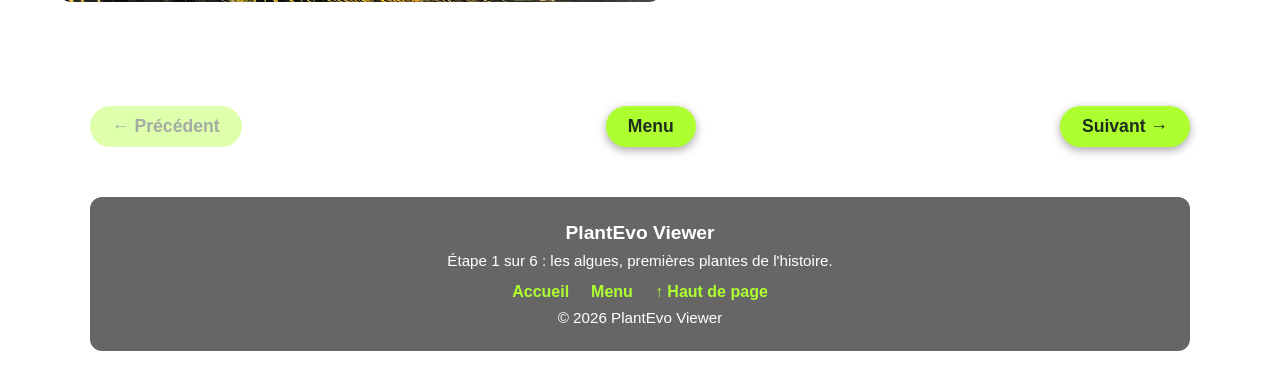
==== commit e1b80622: "finalisation des pages web et modificaton des photo et differents fichier" ====
--- a/Accueil/Algues.html
+++ b/Accueil/Algues.html
@@ -89,8 +89,10 @@
                 </figure>
 
                 <figure>
-                    <img src="../Algues/Large_tree_root_covered_with_green_algae.jpg" alt="Algue10">
-                    <figcaption>Wikimedia Commons</figcaption>
+                    <div class="">
+                        <img src="../Algues/Large_tree_root_covered_with_green_algae.jpg" alt="Algue10">
+                        <figcaption>Wikimedia Commons</figcaption>
+                    </div>
                 </figure>
 
                 <figure>
@@ -101,6 +103,51 @@
                     <img src="../Algues/Wlas.jpg" alt="Algue12">
                     <figcaption>Wikimedia Commons</figcaption>
                 </figure>
+            </section>
+            <section>
+                <figcaption>Wikimédia Commons</figcaption>
+
+
+                <figure class="appareilCycleAlgue">
+
+                    <img src="../Algues/images (1).jpg" alt="Cycle de reproduction des algues">
+
+                    <figcaption class="texteCycleAlgue">
+
+                        <h3>Cycle de reproduction des algues</h3>
+
+                        <p>
+                            Les algues se reproduisent de façon asexuée
+                            (division cellulaire, fragmentation, spores) ou
+                            sexuée (fusion de deux gamètes en un zygote).
+
+                            Beaucoup ont un cycle à alternance de générations :
+                            un gamétophyte haploïde produit des gamètes, et un
+                            sporophyte diploïde libère des spores par méiose.
+
+                            La lumière, la température, les nutriments et les
+                            marées déclenchent la reproduction.
+                        </p>
+
+                    </figcaption>
+
+                </figure>
+
+
+
+                <figure class="AppareilVegetatifAlgue">
+
+                    <div>
+                        <figcaption>Wikimedia Commons</figcaption>
+
+                        <img src="../Algues/Forêt_d'algues_brunes_(Himanthalia_elongata)_(Ifremer_00377-48853_-_8).jpg"
+                            alt="Appareil végétatif des algues">
+                    </div>
+
+                    <h3>APPAREIL VÉGÉTATIF</h3>
+
+                </figure>
+
             </section>
         </main>
 
--- a/Accueil/style.css
+++ b/Accueil/style.css
@@ -1,4 +1,25 @@
-/* ====== BASE ====== */
+/* ----------------------------------------------------------
+   SOMMAIRE
+   - Variables et base
+   - Fond de chaque page
+   - En-tête
+   - Boutons et navigation entre pages
+   - Page d'accueil
+   - Cartographie
+   - Blocs de contenu communs (intro, titres, fiches, grilles)
+   - Pied de page
+   - Pages de plantes
+       Algues
+       Mousses
+       Fougères, Conifères, Graminées, Dicotylédones
+       Navigation placée après les photos
+   - Responsive
+   ---------------------------------------------------------- */
+
+
+/* ----------------------------------------------------------
+   VARIABLES ET BASE
+   ---------------------------------------------------------- */
 * {
     margin: 0;
     padding: 0;
@@ -15,55 +36,6 @@
     font-family: Arial, sans-serif;
     min-height: 100vh;
     color: #fff;
-}
-
-/* ====== PAGE D'ACCUEIL ====== */
-.page-accueil {
-    --fond: url("../Menu/Champ de verdure sous ciel bleu.png");  /* à remplacer par votre image d'accueil */
-}
-
-/* barre du haut : logo, navigation, liste déroulante */
-.barre {
-    display: flex;
-    justify-content: space-between;
-    align-items: center;
-    flex-wrap: wrap;
-    gap: 15px;
-    padding: 12px 20px;
-    background-color: rgba(0, 0, 0, 0.55);
-    border-radius: 12px;
-}
-
-.logo img {
-    display: block;
-    border-radius: 12px;
-}
-
-.navAccueil {
-    display: flex;
-    flex-wrap: wrap;
-    gap: 22px;
-}
-
-.navAccueil a {
-    color: #fff;
-    font-weight: bold;
-    text-decoration: none;
-}
-
-.navAccueil a:hover,
-.navAccueil a:focus-visible {
-    color: var(--vert);
-}
-
-.choix select {
-    padding: 9px 14px;
-    font-size: 1rem;
-    color: #1f2d1f;
-    background-color: var(--vert);
-    border: none;
-    border-radius: 999px;
-    cursor: pointer;
 }
 
 /* texte réservé aux lecteurs d'écran */
@@ -73,92 +45,25 @@
     height: 1px;
     overflow: hidden;
     clip: rect(0 0 0 0);
-}
-
-/* bloc de présentation */
-.hero {
-    max-width: 900px;
-    margin: 40px auto;
-    padding: 35px 25px;
-    text-align: center;
-    color: black;
-    background-color: var(--panneau);
-    border-radius: 12px;
-}
-
-.hero h1 {
-    margin-top: 0;
-    font-size: clamp(2rem, 6vw, 3rem);
-}
-
-.hero h2 {
-    margin-top: 10px;
-    font-size: 1.4rem;
-}
-
-.hero p {
-    margin: 18px auto 24px;
-    max-width: 700px;
-    line-height: 1.6;
-    font-style: italic;
-}
-
-.grosBtn {
-    font-size: 1.2rem;
-    padding: 14px 30px;
-}
-
-/* les trois cartes */
-.ensemble .fiche {
-    text-align: center;
-}
-
-.ensemble .fiche img {
-    display: block;
-    margin: 0 auto 12px;
-    transition: transform 0.3s;
-}
-
-.ensemble .fiche a:hover img,
-.ensemble .fiche a:focus-visible img {
-    transform: scale(1.1);
-}
-
-/* appel à l'action */
-.cta {
-    display: flex;
-    justify-content: center;
-    align-items: center;
-    flex-wrap: wrap;
-    gap: 18px;
-    max-width: 700px;
-    margin: 0 auto;
-    padding: 20px;
-    text-align: center;
-    background-color: rgba(0, 0, 0, 0.55);
-    border-radius: 12px;
-}
-
-.cta img {
-    display: block;
-    transition: transform 0.3s;
-}
-
-.cta a:hover img,
-.cta a:focus-visible img {
-    transform: scale(1.1);
-}
-
-/* ====== FOND DE CHAQUE PAGE ====== */
-.page-menu          { --fond: url("../Menu/Champ de verdure sous ciel bleu.png"); }
-.page-algues        { --fond: url("../Algues/images.jpg"); --panneau: rgba(133, 145, 80, 0.75); }
-.page-mousses       { --fond: url("../Mousses/mousse.webp"); }
-.page-fougeres      { --fond: url("../Fougères/HOR_102960_1_BK_1764847795872.webp"); }
-.page-coniferes     { --fond: url("../Comifères/360_F_1211954620_qjWA9NLkro4hZySHsD8hTEeWOyo9CvYb.jpg"); }
-.page-graminees     { --fond: url("../Graminees/les-graminees-1.jpg"); }
-.page-dicotyledones { --fond: url("../Dicotyledones/fond.jpg"); }  /* à remplacer par votre image */
-
-/* ====== FOND FLOU ====== */
+    white-space: nowrap;
+}
+
+
+/* ----------------------------------------------------------
+   FOND DE CHAQUE PAGE
+   ---------------------------------------------------------- */
+
+/* image de fond propre à chaque page */
+.page-accueil    { --fond: url("../Menu/Champ de verdure sous ciel bleu.png"); }
+.page-menu       { --fond: url("../Menu/Champ de verdure sous ciel bleu.png"); }
+.page-algues     { --fond: url("../Algues/images.jpg"); --panneau: rgba(133, 145, 80, 0.75); }
+.page-mousses    { --fond: url("../Mousses/mousse.webp"); }
+.page-fougeres   { --fond: url("../Fougères/HOR_102960_1_BK_1764847795872.webp"); }
+.page-coniferes  { --fond: url("../Comifères/360_F_1211954620_qjWA9NLkro4hZySHsD8hTEeWOyo9CvYb.jpg"); }
+.page-graminees  { --fond: url("../Graminees/les-graminees-1.jpg"); }
+.page-dicotyledones { --fond: url("../Dicotyledones/fond.jpg"); } /* à remplacer par votre image */
+
+/* fond flouté */
 .fond {
     position: relative;
     isolation: isolate;
@@ -171,7 +76,7 @@
     position: fixed;
     inset: -10px;
     z-index: -1;
-    background-color: #2f4f2f;          /* couleur de secours */
+    background-color: #2f4f2f; /* couleur de secours */
     background-image: var(--fond);
     background-position: center;
     background-repeat: no-repeat;
@@ -179,7 +84,10 @@
     filter: blur(10px);
 }
 
-/* ====== EN-TÊTE ====== */
+
+/* ----------------------------------------------------------
+   EN-TÊTE
+   ---------------------------------------------------------- */
 header {
     max-width: 1100px;
     margin: 0 auto 30px;
@@ -221,7 +129,7 @@
     font-size: 1.2rem;
 }
 
-/* ====== CHIFFRE CLÉ ====== */
+/* chiffre clé */
 .chiffre {
     display: inline-block;
     margin-top: 15px;
@@ -232,7 +140,10 @@
     border-radius: 999px;
 }
 
-/* ====== BOUTONS ====== */
+
+/* ----------------------------------------------------------
+   BOUTONS ET NAVIGATION ENTRE PAGES
+   ---------------------------------------------------------- */
 .btn {
     display: inline-block;
     padding: 10px 22px;
@@ -267,7 +178,7 @@
     margin-right: auto;
 }
 
-/* ====== BARRE PRÉCÉDENT / MENU / SUIVANT ====== */
+/* barre Précédent / Menu / Suivant */
 .navPages {
     display: flex;
     justify-content: space-between;
@@ -278,7 +189,179 @@
     margin: 40px auto 0;
 }
 
-/* ====== TEXTE D'INTRODUCTION ====== */
+
+/* ----------------------------------------------------------
+   PAGE D'ACCUEIL
+   ---------------------------------------------------------- */
+
+/* barre du haut : logo, navigation, liste déroulante */
+.barre {
+    display: flex;
+    justify-content: space-between;
+    align-items: center;
+    flex-wrap: wrap;
+    gap: 15px;
+    padding: 12px 20px;
+    background-color: rgba(0, 0, 0, 0.55);
+    border-radius: 12px;
+}
+
+.logo img {
+    display: block;
+    border-radius: 12px;
+}
+
+.navAccueil {
+    display: flex;
+    flex-wrap: wrap;
+    gap: 22px;
+}
+
+.navAccueil a {
+    color: #fff;
+    font-weight: bold;
+    text-decoration: none;
+}
+
+.navAccueil a:hover,
+.navAccueil a:focus-visible {
+    color: var(--vert);
+}
+
+.choix select {
+    padding: 9px 14px;
+    font-size: 1rem;
+    color: #1f2d1f;
+    background-color: var(--vert);
+    border: none;
+    border-radius: 999px;
+    cursor: pointer;
+}
+
+/* bloc de présentation */
+.hero {
+    max-width: 900px;
+    margin: 40px auto;
+    padding: 35px 25px;
+    text-align: center;
+    color: black;
+    background-color: var(--panneau);
+    border-radius: 12px;
+}
+
+.hero h1 {
+    margin-top: 0;
+    font-size: clamp(2rem, 6vw, 3rem);
+}
+
+.hero h2 {
+    margin-top: 10px;
+    font-size: 1.4rem;
+}
+
+.hero p {
+    margin: 18px auto 24px;
+    max-width: 700px;
+    line-height: 1.6;
+    font-style: italic;
+}
+
+.grosBtn {
+    font-size: 1.2rem;
+    padding: 14px 30px;
+}
+
+/* les trois cartes */
+.ensemble .fiche {
+    text-align: center;
+}
+
+.ensemble .fiche img {
+    display: block;
+    margin: 0 auto 12px;
+    transition: transform 0.3s;
+}
+
+.ensemble .fiche a:hover img,
+.ensemble .fiche a:focus-visible img {
+    transform: scale(1.1);
+}
+
+/* appel à l'action */
+.boutton {
+    display: flex;
+    justify-content: center;
+    align-items: center;
+    flex-wrap: wrap;
+    gap: 18px;
+    max-width: 700px;
+    margin: 0 auto;
+    padding: 20px;
+    text-align: center;
+    background-color: rgba(0, 0, 0, 0.55);
+    border-radius: 12px;
+}
+
+.boutton img {
+    display: block;
+    transition: transform 0.3s;
+}
+
+.boutton a:hover img,
+.boutton a:focus-visible img {
+    transform: scale(1.1);
+}
+
+
+/* ----------------------------------------------------------
+   CARTOGRAPHIE
+   ---------------------------------------------------------- */
+.map-section {
+    padding: 100px 8%;
+    background: #f8f7f1;
+}
+
+.map-heading {
+    text-align: center;
+    max-width: 700px;
+    margin: 0 auto 45px;
+}
+
+.map-heading h2 {
+    font-family: "Playfair Display", serif;
+    font-size: 42px;
+    color: #214c38;
+    margin-bottom: 18px;
+}
+
+.map-heading p {
+    font-size: 14px;
+    color: #778078;
+    line-height: 1.8;
+}
+
+.map-container {
+    width: 100%;
+    height: 600px;
+    overflow: hidden;
+    border-radius: 12px;
+    border: 1px solid #dde5da;
+    box-shadow: 0 8px 25px rgba(0, 0, 0, 0.08);
+}
+
+.map-container iframe {
+    width: 100%;
+    height: 100%;
+    border: none;
+    display: block;
+}
+
+
+/* ----------------------------------------------------------
+   BLOCS DE CONTENU COMMUNS
+   ---------------------------------------------------------- */
+
+/* texte d'introduction */
 .intro {
     max-width: 900px;
     margin: 0 auto 35px;
@@ -291,7 +374,7 @@
     border-radius: 12px;
 }
 
-/* ====== TITRES DE SECTION ====== */
+/* titres de section */
 .titreSection {
     max-width: 1100px;
     margin: 0 auto 18px;
@@ -299,7 +382,7 @@
     text-shadow: 0 2px 6px rgba(0, 0, 0, 0.7);
 }
 
-/* ====== FICHES "LE SAVIEZ-VOUS ?" ====== */
+/* fiches « Le saviez-vous ? » */
 .faits {
     display: grid;
     grid-template-columns: repeat(3, 1fr);
@@ -325,7 +408,7 @@
     line-height: 1.55;
 }
 
-/* ====== LA GRILLE D'IMAGES ====== */
+/* grille d'images */
 .grille {
     display: grid;
     grid-template-columns: repeat(3, 1fr);
@@ -335,11 +418,7 @@
 }
 
 .grille-2 {
-    grid-template-columns: repeat(3, 1fr);
-}
-
-.grille-auto {
-    grid-template-columns: (3, 1fr)
+    padding-bottom: 60px;
 }
 
 .grille figure {
@@ -391,7 +470,10 @@
     font-weight: normal;
 }
 
-/* ====== PIED DE PAGE ====== */
+
+/* ----------------------------------------------------------
+   PIED DE PAGE
+   ---------------------------------------------------------- */
 .pied {
     max-width: 1100px;
     margin: 50px auto 0;
@@ -429,19 +511,245 @@
     text-decoration: underline;
 }
 
-/* ====== TABLETTE ET MOBILE ====== */
-@media (max-width: 800px) {
-    .faits {
-        grid-template-columns: 1fr;
-    }
-
-    .grille:not(.grille-auto) {
+
+/* ----------------------------------------------------------
+   PAGES DE PLANTES
+   ---------------------------------------------------------- */
+
+/* ---------- Algues : appareil végétatif et cycle ---------- */
+
+/* cycle de reproduction */
+.appareilCycleAlgue {
+    display: flex;
+    align-items: center;
+    gap: 40px;
+    max-width: 1200px;
+    margin: 40px auto;
+    padding: 20px;
+}
+
+.appareilCycleAlgue img {
+    width: 50%;
+    max-width: 600px;
+    height: auto;
+    border-radius: 10px;
+}
+
+.texteCycleAlgue {
+    flex: 1;
+}
+
+.texteCycleAlgue h3 {
+    font-size: 25px;
+    margin-bottom: 20px;
+    font-family: "Segoe UI", sans-serif;
+}
+
+.texteCycleAlgue p {
+    font-family: "Segoe UI", sans-serif;
+    font-size: 17px;
+    line-height: 1.8;
+    text-align: justify;
+    color: #f1f2ef;
+}
+
+/* appareil végétatif */
+.AppareilVegetatifAlgue {
+    display: flex;
+    align-items: center;
+    gap: 60px;
+    max-width: 1200px;
+    margin: 40px auto;
+    padding: 20px;
+}
+
+.AppareilVegetatifAlgue img {
+    width: 100%;
+    max-width: 600px;
+    height: auto;
+    border-radius: 10px;
+}
+
+.AppareilVegetatifAlgue h3 {
+    font-size: 25px;
+    font-family: "Segoe UI", sans-serif;
+    text-align: center;
+}
+
+
+/* ---------- Mousses : appareil végétatif et cycle ---------- */
+.imagesMousses {
+    display: flex;
+    justify-content: center;
+    align-items: flex-start;
+    gap: 50px;
+    max-width: 1200px;
+    margin: 40px auto;
+    padding: 20px;
+}
+
+.imagesMousses figure {
+    flex: 1;
+    text-align: center;
+}
+
+.imagesMousses figcaption {
+    font-family: "Segoe UI", sans-serif;
+    font-size: 20px;
+    font-weight: bold;
+    margin-bottom: 15px;
+}
+
+.imagesMousses img {
+    display: block;
+    width: 100%;
+    max-width: 500px;
+    height: 350px;
+    margin: auto;
+    object-fit: contain;
+}
+
+.cadreImage {
+    background-color: white;
+    padding: 15px;
+    border-radius: 10px;
+    box-shadow: 0 3px 10px rgba(0, 0, 0, 0.15);
+}
+
+.descriptionMousse {
+    margin-top: 20px;
+    font-family: "Segoe UI", sans-serif;
+    font-size: 16px;
+    line-height: 1.8;
+    text-align: justify;
+    color: #fdf9f9;
+}
+
+
+/* ---------- Fougères, Conifères, Graminées, Dicotylédones (même mise en page) ---------- */
+
+/* conteneur */
+.AppareilVegetatifFougere,
+.AppareilVegetatifConifere,
+.AppareilVegetatifGraminees,
+.AppareilVegetatifDicotyledones {
+    display: flex;
+    align-items: flex-start;
+    justify-content: center;
+    flex-wrap: wrap;
+    gap: 40px;
+    margin: 40px auto;
+}
+
+/* colonne image */
+.imageFougere,
+.imageConifere,
+.imageGraminees,
+.imageDicotyledones {
+    width: 45%;
+    text-align: center;
+}
+
+.imageFougere img,
+.imageConifere img,
+.imageGraminees img,
+.imageDicotyledones img {
+    width: 100%;
+    height: 350px;
+    padding: 10px;
+    object-fit: contain;
+    background-color: white;
+    border-radius: 10px;
+}
+
+.imageFougere h3,
+.imageConifere h3,
+.imageGraminees h3,
+.imageDicotyledones h3 {
+    margin: 15px 0;
+    font-size: 20px;
+    color: white;
+}
+
+/* colonne texte */
+.descriptionFougere,
+.descriptionConifere,
+.descriptionGraminees,
+.descriptionDicotyledones {
+    padding: 15px;
+    font-size: 16px;
+    line-height: 1.7;
+    text-align: justify;
+    color: white;
+    background: rgba(0, 0, 0, 0.3);
+    border-radius: 10px;
+}
+
+
+/* ---------- Navigation placée après les photos ---------- */
+.page-plante .fond {
+    display: flex;
+    flex-direction: column;
+}
+
+.page-plante .fond > *:not(.retour) {
+    width: 100%;
+}
+
+.page-plante .navPages {
+    order: 1;
+}
+
+.page-plante .pied {
+    order: 2;
+}
+
+
+/* ----------------------------------------------------------
+   RESPONSIVE
+   ---------------------------------------------------------- */
+
+/* tablette */
+@media screen and (max-width: 900px) {
+    .faits,
+    .grille,
+    .grille-auto {
         grid-template-columns: repeat(2, 1fr);
     }
-}
-
-@media (max-width: 480px) {
-    .grille:not(.grille-auto) {
+
+    .appareilCycleAlgue,
+    .AppareilVegetatifAlgue,
+    .imagesMousses {
+        flex-direction: column;
+    }
+
+    .appareilCycleAlgue img {
+        width: 100%;
+    }
+}
+
+/* téléphone */
+@media screen and (max-width: 768px) {
+    .imageFougere,
+    .imageConifere,
+    .imageGraminees,
+    .imageDicotyledones {
+        width: 90%;
+    }
+
+    .map-section {
+        padding: 60px 5%;
+    }
+
+    .map-container {
+        height: 400px;
+    }
+}
+
+@media screen and (max-width: 600px) {
+    .faits,
+    .grille,
+    .grille-auto {
         grid-template-columns: 1fr;
     }
 }
